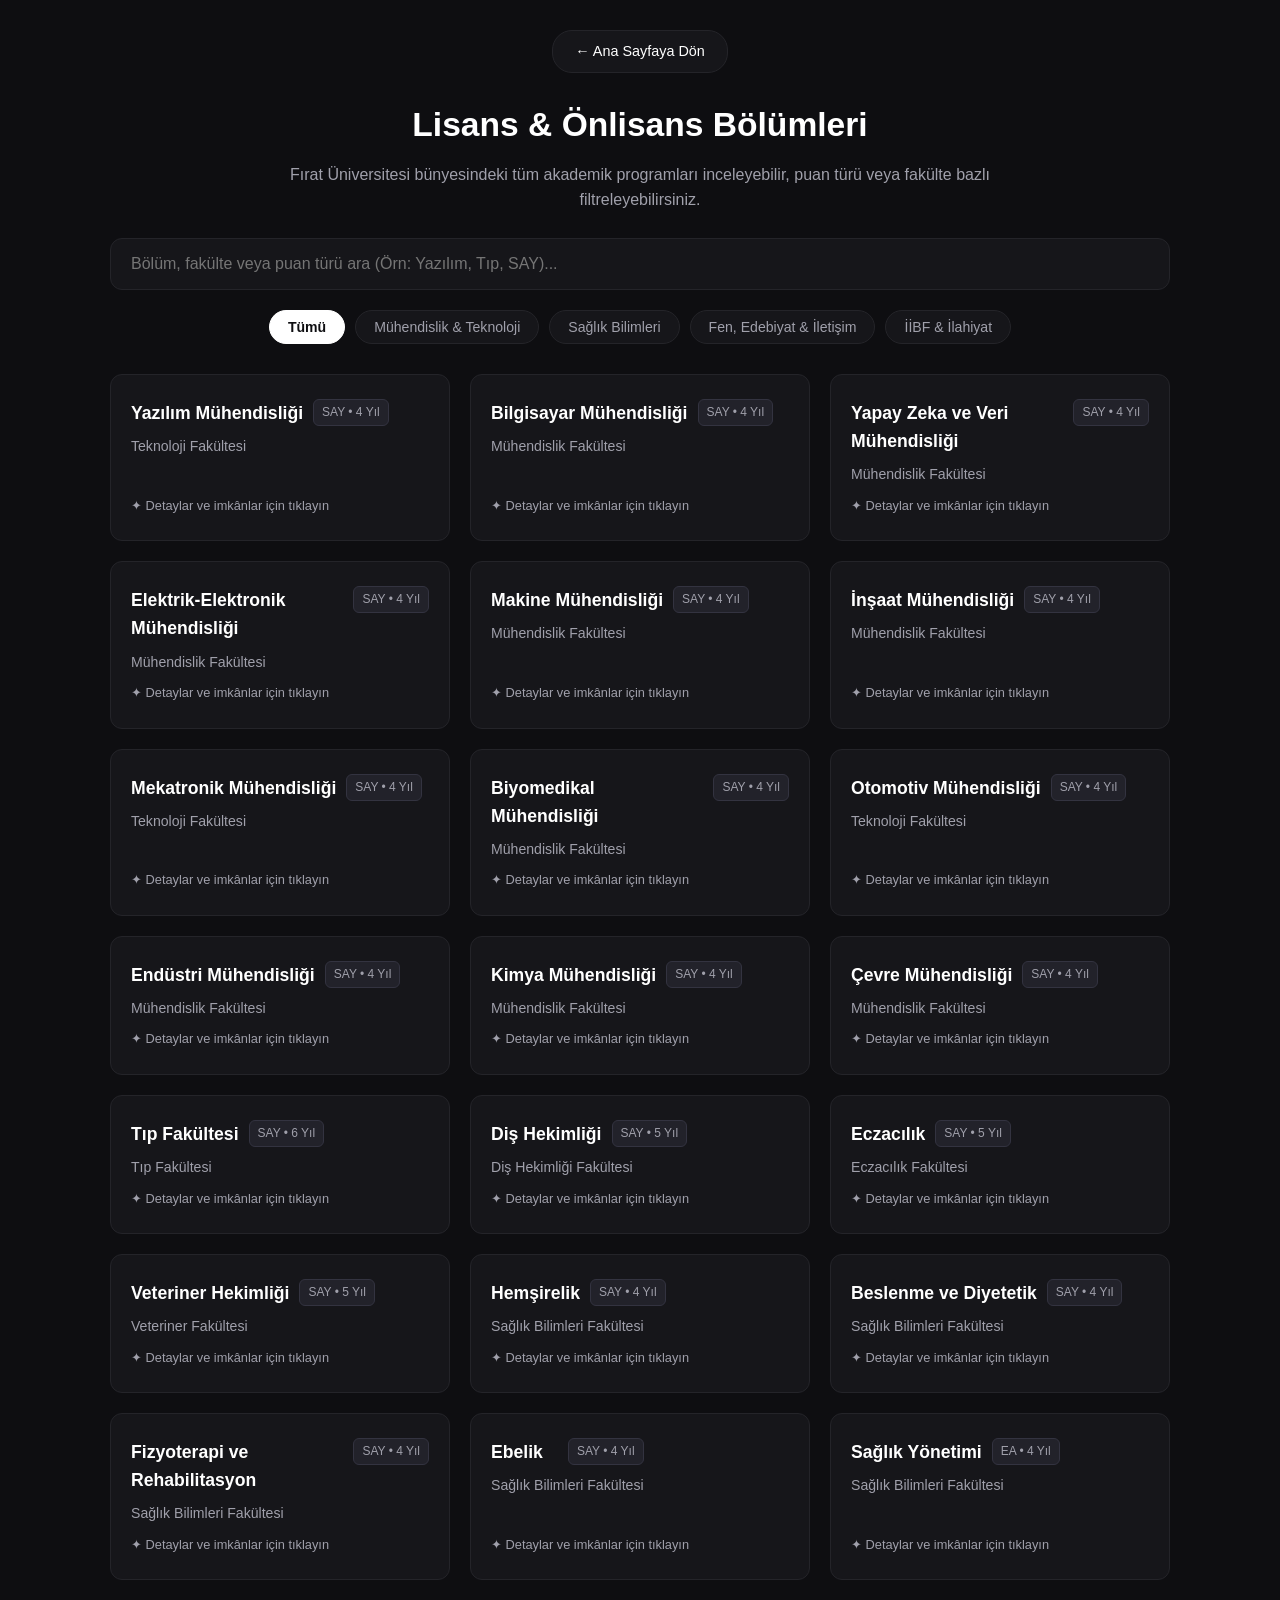
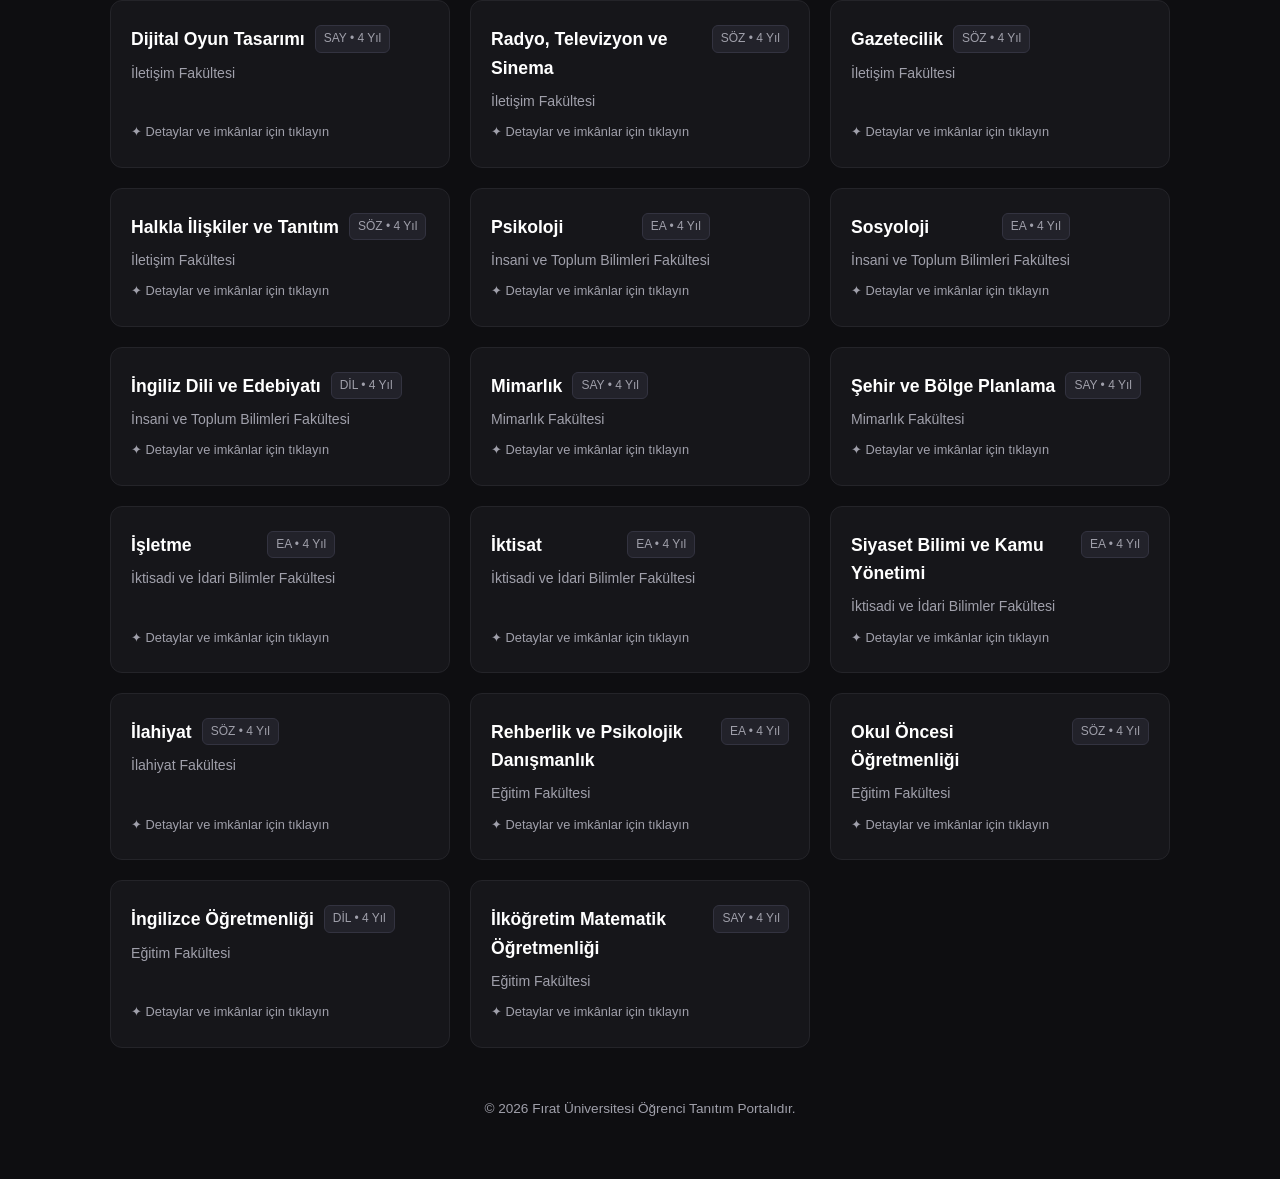
==== bolumler.html @ 7a018c2c "Proje güncellendi" ====
<!DOCTYPE html>
<html lang="tr">
<head>
    <meta charset="UTF-8">
    <meta name="viewport" content="width=device-width, initial-scale=1.0">
    <title>Lisans & Önlisans Bölümleri - Fırat Üniversitesi</title>
    <link rel="stylesheet" href="style.css">
</head>
<body>

    <div class="top-nav-container reveal">
        <a href="index.html" class="back-btn">← Ana Sayfaya Dön</a>
    </div>

    <section class="hero reveal" style="padding-top: 10px;">
        <h1>Lisans & Önlisans Bölümleri</h1>
        <p>Fırat Üniversitesi bünyesindeki tüm akademik programları inceleyebilir, puan türü veya fakülte bazlı filtreleyebilirsiniz.</p>
    </section>

    <main class="container reveal">

        <!-- ARAMA ALANI (Düzeltildi) -->
        <div class="dept-search-box">
            <input type="text" id="deptSearchInput" class="dept-search-input" placeholder="Bölüm, fakülte veya puan türü ara (Örn: Yazılım, Tıp, SAY)...">
        </div>

        <!-- FİLTRE BUTONLARI -->
        <div class="filter-chips" id="facultyFilterChips">
            <button class="filter-chip active" data-faculty="all">Tümü</button>
            <button class="filter-chip" data-faculty="Muhendislik">Mühendislik & Teknoloji</button>
            <button class="filter-chip" data-faculty="Saglik">Sağlık Bilimleri</button>
            <button class="filter-chip" data-faculty="FenEdebiyat">Fen, Edebiyat & İletişim</button>
            <button class="filter-chip" data-faculty="Iktisat">İİBF & İlahiyat</button>
        </div>

        <div id="departmentsGrid"></div>

    </main>

    <div id="modalOverlay" class="modal-overlay">
        <div class="modal-content">
            <button id="modalClose" class="modal-close">&times;</button>
            <h2 id="modalTitle"></h2>
            <div id="modalText"></div>
        </div>
    </div>

    <footer>
        <p>&copy; 2026 Fırat Üniversitesi Öğrenci Tanıtım Portalıdır.</p>
    </footer>

    <script src="script.js"></script>
</body>
</html>
---- style.css ----
/* ==========================================================================
   FIRAT ÜNİVERSİTESİ PORTALI - FİNAL CSS (style.css)
   ========================================================================== */

:root {
    --bg-dark: #0e0e11;
    --bg-surface: #121215;
    --card-bg: #16161a;
    --card-border: #242429;
    --card-hover-bg: #1c1c22;
    --card-hover-border: #444452;
    --text-main: #ffffff;
    --text-muted: #cccccc;
    --text-dim: #a0a0ab;
    --accent-blue: #3b82f6;
    --chip-bg: #22222a;
    --chip-border: #333340;
    --modal-bg: #18181c;
    --modal-border: #2e2e38;
}

* {
    box-sizing: border-box !important;
    margin: 0;
    padding: 0;
}

html {
    scroll-behavior: smooth;
}

body {
    background-color: var(--bg-dark) !important;
    color: var(--text-main) !important;
    font-family: -apple-system, BlinkMacSystemFont, "Segoe UI", Roboto, Helvetica, Arial, sans-serif;
    line-height: 1.6;
    padding-bottom: 60px;
    min-height: 100vh;
}

::-webkit-scrollbar {
    width: 8px;
    height: 8px;
}
::-webkit-scrollbar-track {
    background: #0e0e11;
}
::-webkit-scrollbar-thumb {
    background: #2a2a35;
    border-radius: 4px;
}
::-webkit-scrollbar-thumb:hover {
    background: #3f3f50;
}

a {
    color: inherit;
    text-decoration: none;
}

.container {
    max-width: 1100px !important;
    margin: 0 auto !important;
    padding: 0 20px !important;
}

.top-nav-container {
    text-align: center;
    margin-top: 30px;
    margin-bottom: 15px;
}

.back-btn {
    display: inline-flex;
    align-items: center;
    padding: 9px 22px;
    background-color: var(--card-bg);
    color: var(--text-main);
    border: 1px solid var(--card-border);
    border-radius: 20px;
    font-size: 0.9rem;
    font-weight: 500;
    transition: all 0.2s ease;
}

.back-btn:hover {
    background-color: var(--card-hover-bg);
    border-color: var(--text-main);
    transform: translateY(-2px);
}

.hero {
    text-align: center;
    padding: 20px 20px 10px 20px;
    max-width: 800px;
    margin: 0 auto;
}

.hero h1 {
    font-size: 2.1rem;
    font-weight: 800;
    margin-bottom: 10px;
    color: var(--text-main);
}

.hero p {
    color: var(--text-dim);
    font-size: 1rem;
}

h2 {
    color: var(--text-main) !important;
    font-size: 1.35rem !important;
    font-weight: 700 !important;
    margin-top: 40px !important;
    margin-bottom: 10px !important;
    border-bottom: 1px solid #1f1f26 !important;
    padding-bottom: 8px !important;
}

main > p, section > p {
    color: var(--text-dim);
    font-size: 0.95rem;
    margin-bottom: 15px;
}

/* KAMPÜS İÇİN 2'Lİ GRID */
.main-grid, .card-grid, .grid {
    display: grid !important;
    grid-template-columns: repeat(2, 1fr) !important;
    gap: 20px !important;
    width: 100% !important;
    margin: 15px 0 0 0 !important;
}

/* YURTLAR VE BÖLÜMLER İÇİN 3'LÜ GRID */
#departmentsGrid, .yurt-grid {
    display: grid !important;
    grid-template-columns: repeat(3, 1fr) !important;
    gap: 20px !important;
    width: 100% !important;
    margin: 15px 0 0 0 !important;
}

.card, .dept-card {
    cursor: pointer;
    background-color: var(--card-bg) !important;
    border: 1px solid var(--card-border) !important;
    border-radius: 12px !important;
    padding: 24px 20px !important;
    text-align: center;
    display: flex !important;
    flex-direction: column !important;
    align-items: center !important;
    justify-content: center !important;
    min-height: 135px !important;
    box-sizing: border-box !important;
    transition: transform 0.2s ease, border-color 0.2s ease, background-color 0.2s ease !important;
}

.card:hover, .dept-card:hover {
    transform: translateY(-3px) !important;
    border-color: var(--card-hover-border) !important;
    background-color: var(--card-hover-bg) !important;
}

.card-icon {
    font-size: 2.2rem !important;
    margin-bottom: 10px !important;
    line-height: 1 !important;
}

.card h3, .dept-title {
    margin: 0 !important;
    font-size: 1.1rem !important;
    color: var(--text-main) !important;
    font-weight: 600 !important;
}

.card p {
    color: var(--text-dim);
    font-size: 0.88rem;
    margin-top: 6px;
}

.detail-chip {
    display: inline-block;
    margin-top: 10px;
    font-size: 0.78rem;
    color: var(--text-dim);
    background-color: var(--chip-bg);
    border: 1px solid var(--chip-border);
    padding: 4px 12px;
    border-radius: 15px;
}

.card:hover .detail-chip {
    color: var(--text-main);
    border-color: #555566;
}

.dept-search-box {
    width: 100% !important;
    margin: 0 0 20px 0 !important;
    display: block !important;
}

.dept-search-input {
    width: 100% !important;
    box-sizing: border-box !important;
    padding: 16px 20px !important;
    background-color: var(--card-bg) !important;
    border: 1px solid var(--card-border) !important;
    border-radius: 12px !important;
    color: var(--text-main) !important;
    font-size: 1rem !important;
    outline: none !important;
}

.dept-search-input:focus {
    border-color: var(--accent-blue) !important;
}

.filter-chips {
    display: flex;
    flex-wrap: wrap;
    gap: 10px;
    justify-content: center;
    margin-bottom: 30px;
    width: 100%;
}

.filter-chip {
    cursor: pointer;
    background-color: var(--card-bg);
    border: 1px solid var(--card-border);
    color: var(--text-dim);
    padding: 8px 18px;
    border-radius: 20px;
    font-size: 0.88rem;
    transition: all 0.2s ease;
}

.filter-chip:hover, .filter-chip.active {
    background-color: var(--text-main);
    color: var(--bg-dark);
    border-color: var(--text-main);
    font-weight: 600;
}

.dept-card {
    text-align: left !important;
    align-items: flex-start !important;
    justify-content: space-between !important;
}

.dept-card-header {
    display: flex;
    justify-content: space-between;
    align-items: flex-start;
    width: 100%;
    gap: 10px;
    margin-bottom: 8px;
}

.dept-badge {
    background-color: var(--chip-bg);
    border: 1px solid var(--chip-border);
    color: var(--text-dim);
    font-size: 0.75rem;
    padding: 3px 8px;
    border-radius: 6px;
    white-space: nowrap;
}

.dept-faculty {
    color: var(--text-dim);
    font-size: 0.88rem;
}

.stats-grid {
    display: grid !important;
    grid-template-columns: repeat(4, 1fr) !important;
    gap: 15px !important;
    width: 100% !important;
    margin: 40px 0 20px 0 !important;
}

.stat-card {
    background-color: var(--bg-surface);
    border: 1px solid #222228;
    border-radius: 12px;
    padding: 18px 10px;
    text-align: center;
}

.stat-card h2 {
    color: #ffffff !important;
    font-size: 1.6rem !important;
    margin: 0 0 4px 0 !important;
    font-weight: 700 !important;
    border-bottom: none !important;
    padding-bottom: 0 !important;
}

.stat-card p {
    color: var(--text-dim);
    font-size: 0.85rem;
    margin: 0;
}

.modal-overlay {
    position: fixed;
    top: 0;
    left: 0;
    width: 100%;
    height: 100%;
    background-color: rgba(0, 0, 0, 0.85);
    backdrop-filter: blur(5px);
    display: flex;
    align-items: center;
    justify-content: center;
    z-index: 9999;
    opacity: 0;
    pointer-events: none;
    transition: opacity 0.25s ease;
    padding: 20px;
}

.modal-overlay.active {
    opacity: 1;
    pointer-events: auto;
}

.modal-content {
    background-color: var(--modal-bg);
    border: 1px solid var(--modal-border);
    border-radius: 16px;
    max-width: 700px;
    width: 100%;
    max-height: 85vh;
    overflow-y: auto;
    padding: 35px;
    position: relative;
    box-shadow: 0 20px 40px rgba(0,0,0,0.8);
}

.modal-content::-webkit-scrollbar {
    width: 6px;
}
.modal-content::-webkit-scrollbar-track {
    background: #18181c;
}
.modal-content::-webkit-scrollbar-thumb {
    background: #333340;
    border-radius: 4px;
}

.modal-close {
    position: absolute;
    top: 20px;
    right: 20px;
    background: #22222a;
    border: 1px solid #333340;
    color: var(--text-dim);
    width: 34px;
    height: 34px;
    border-radius: 50%;
    font-size: 1.4rem;
    display: flex;
    align-items: center;
    justify-content: center;
    cursor: pointer;
    transition: all 0.2s ease;
}

.modal-close:hover {
    color: var(--text-main);
    border-color: #555566;
    background-color: #2a2a35;
}

#modalTitle {
    font-size: 1.4rem !important;
    margin-bottom: 18px !important;
    padding-right: 40px !important;
    color: var(--text-main) !important;
    border-bottom: 1px solid var(--card-border) !important;
    padding-bottom: 12px !important;
}

#modalText p {
    margin-bottom: 14px;
    color: #d1d1d6;
    font-size: 0.98rem;
    line-height: 1.7;
}

#modalText ul {
    margin-bottom: 16px;
    padding-left: 20px;
}

#modalText li {
    margin-bottom: 8px;
    color: #cccccc;
    font-size: 0.95rem;
    line-height: 1.5;
}

#modalText strong {
    color: #ffffff;
}

.reveal {
    opacity: 0;
    transform: translateY(15px);
    transition: opacity 0.4s ease, transform 0.4s ease;
}

.reveal.active {
    opacity: 1;
    transform: translateY(0);
}

footer {
    text-align: center;
    margin-top: 50px;
    color: var(--text-dim);
    font-size: 0.85rem;
}

@media (max-width: 900px) {
    #departmentsGrid, .yurt-grid {
        grid-template-columns: repeat(2, 1fr) !important;
    }
}

@media (max-width: 650px) {
    .main-grid, .card-grid, .grid, #departmentsGrid, .yurt-grid {
        grid-template-columns: 1fr !important;
    }
    .stats-grid {
        grid-template-columns: repeat(2, 1fr) !important;
    }
}
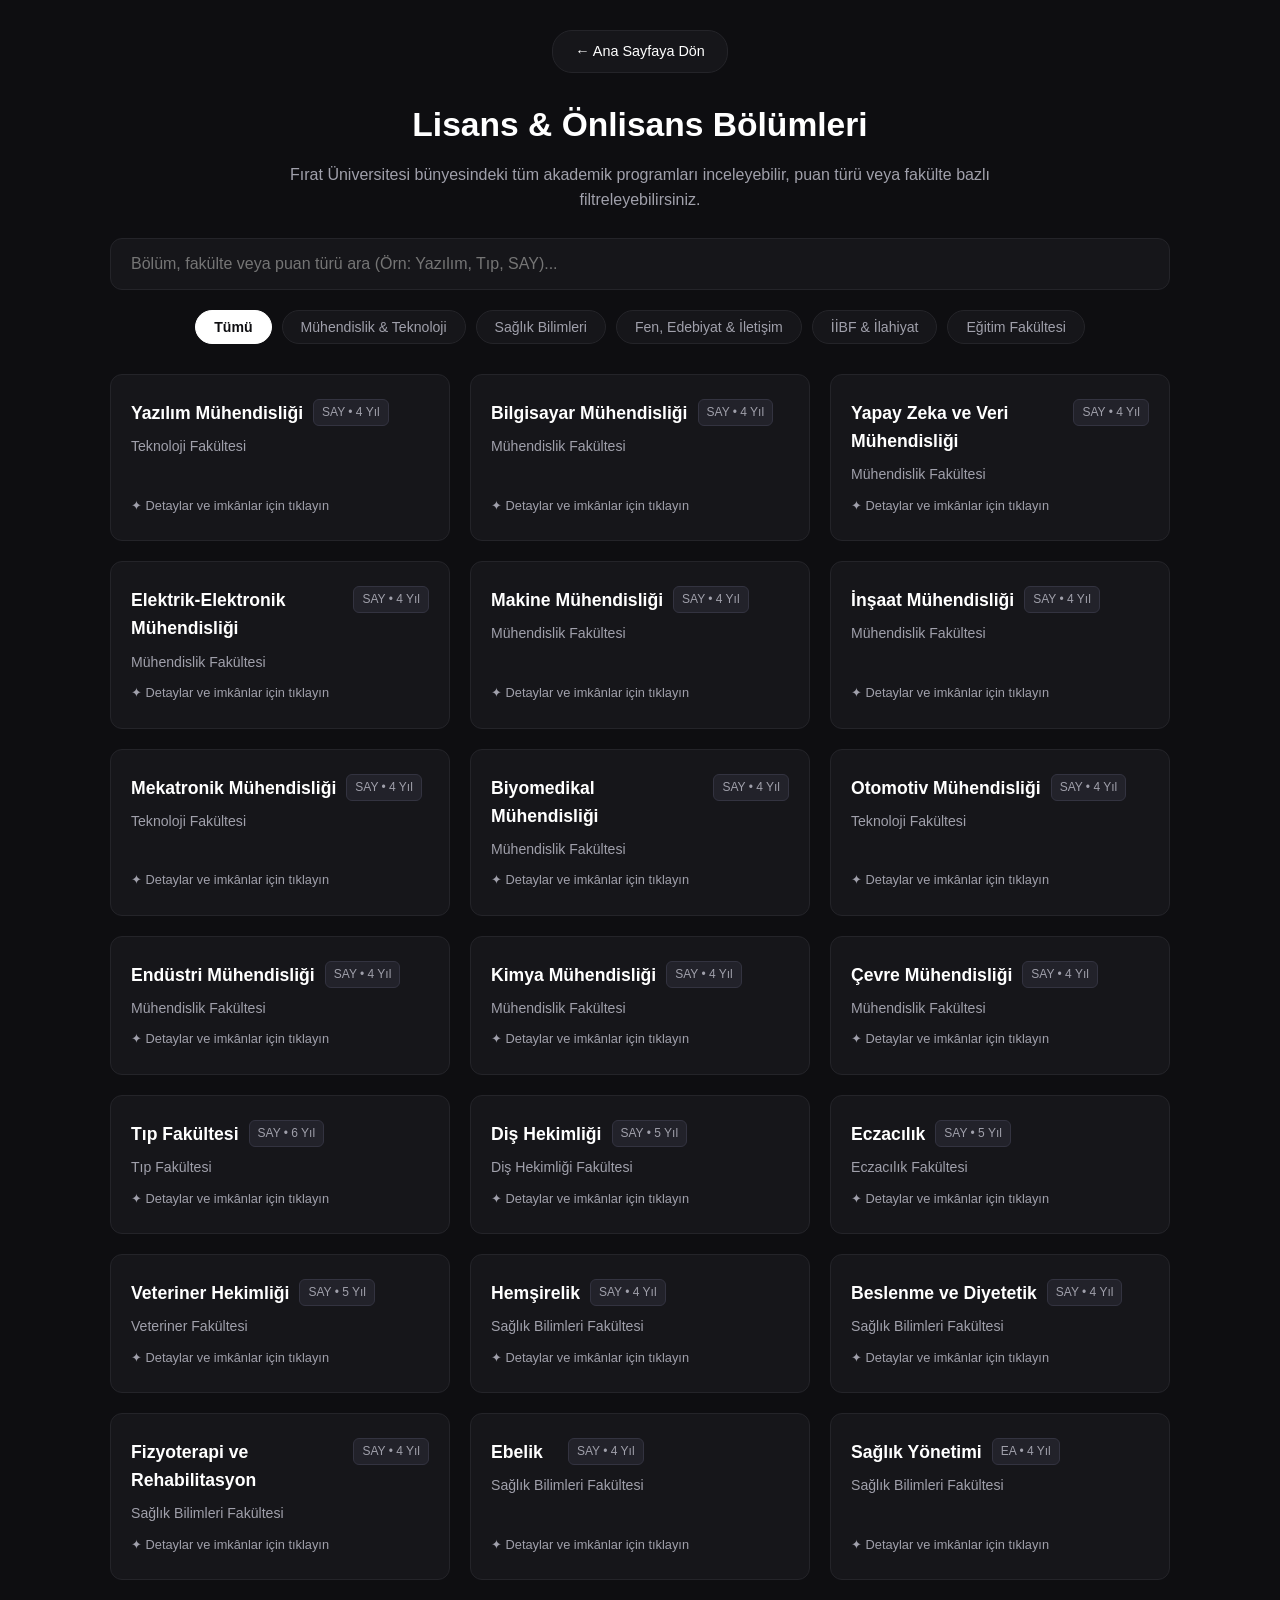
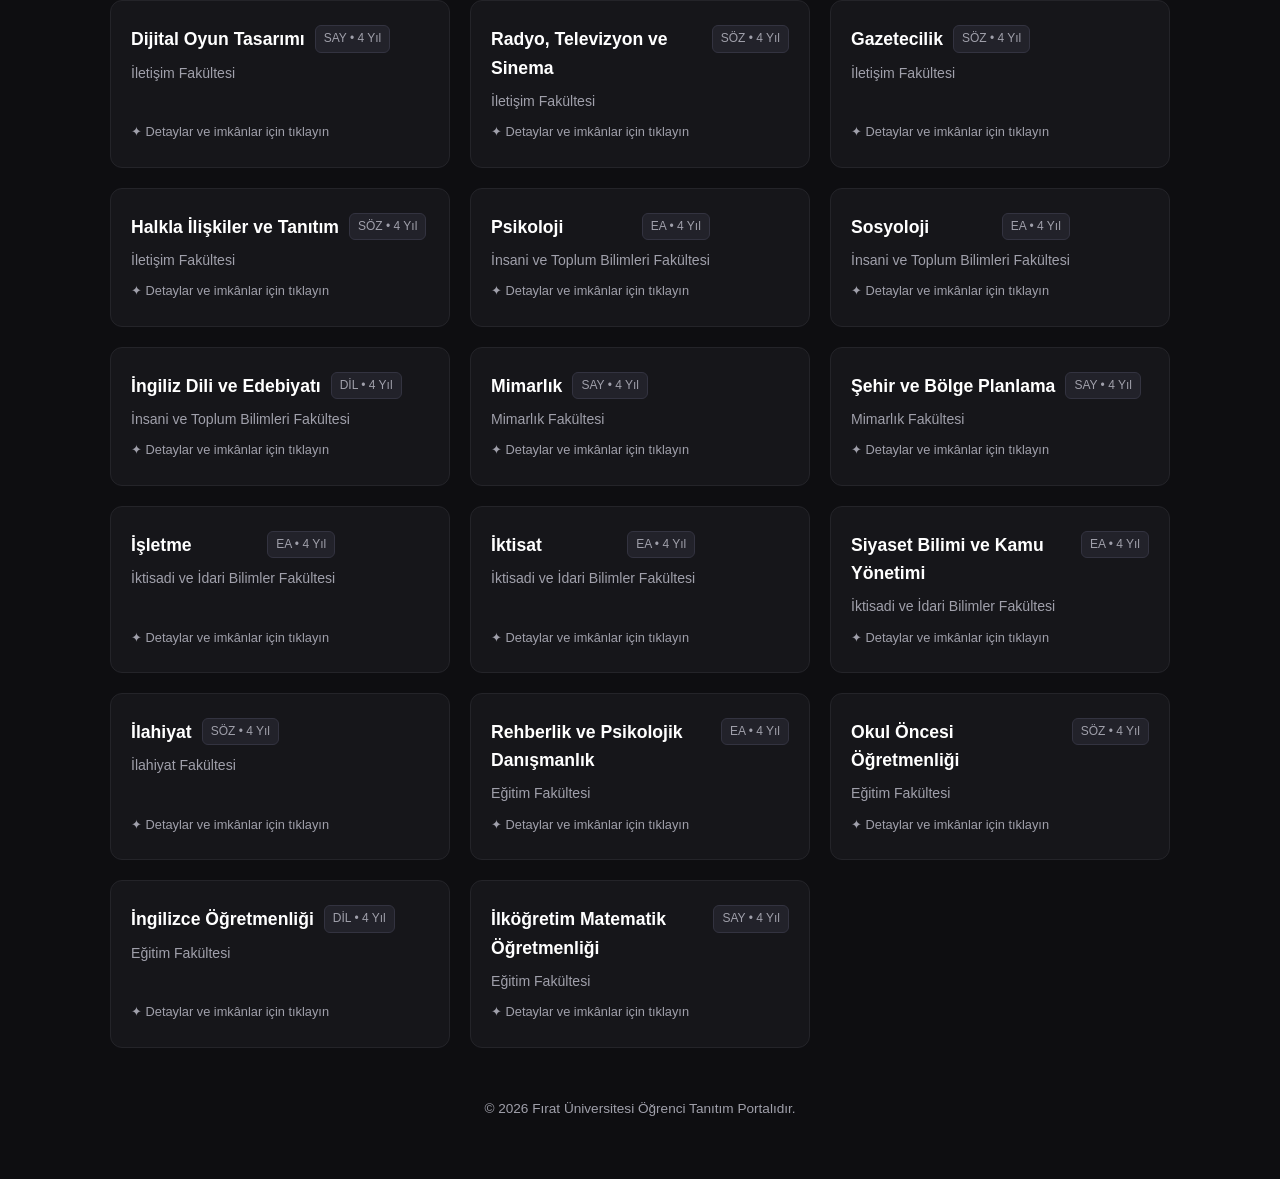
==== commit 0745ce07: "Proje güncellendi" ====
--- a/bolumler.html
+++ b/bolumler.html
@@ -19,7 +19,7 @@
 
     <main class="container reveal">
 
-        <!-- ARAMA ALANI (Düzeltildi) -->
+        <!-- ARAMA ALANI -->
         <div class="dept-search-box">
             <input type="text" id="deptSearchInput" class="dept-search-input" placeholder="Bölüm, fakülte veya puan türü ara (Örn: Yazılım, Tıp, SAY)...">
         </div>
@@ -31,6 +31,7 @@
             <button class="filter-chip" data-faculty="Saglik">Sağlık Bilimleri</button>
             <button class="filter-chip" data-faculty="FenEdebiyat">Fen, Edebiyat & İletişim</button>
             <button class="filter-chip" data-faculty="Iktisat">İİBF & İlahiyat</button>
+            <button class="filter-chip" data-faculty="Egitim">Eğitim Fakültesi</button>
         </div>
 
         <div id="departmentsGrid"></div>
--- a/style.css
+++ b/style.css
@@ -162,6 +162,18 @@
     transform: translateY(-3px) !important;
     border-color: var(--card-hover-border) !important;
     background-color: var(--card-hover-bg) !important;
+}
+
+/* Henüz aktif olmayan / hedef sayfası olmayan kartlar için:
+   tıklanabilir gibi görünmesini (imleç, hover animasyonu) engeller. */
+.card.not-clickable {
+    cursor: default !important;
+}
+
+.card.not-clickable:hover {
+    transform: none !important;
+    border-color: var(--card-border) !important;
+    background-color: var(--card-bg) !important;
 }
 
 .card-icon {
